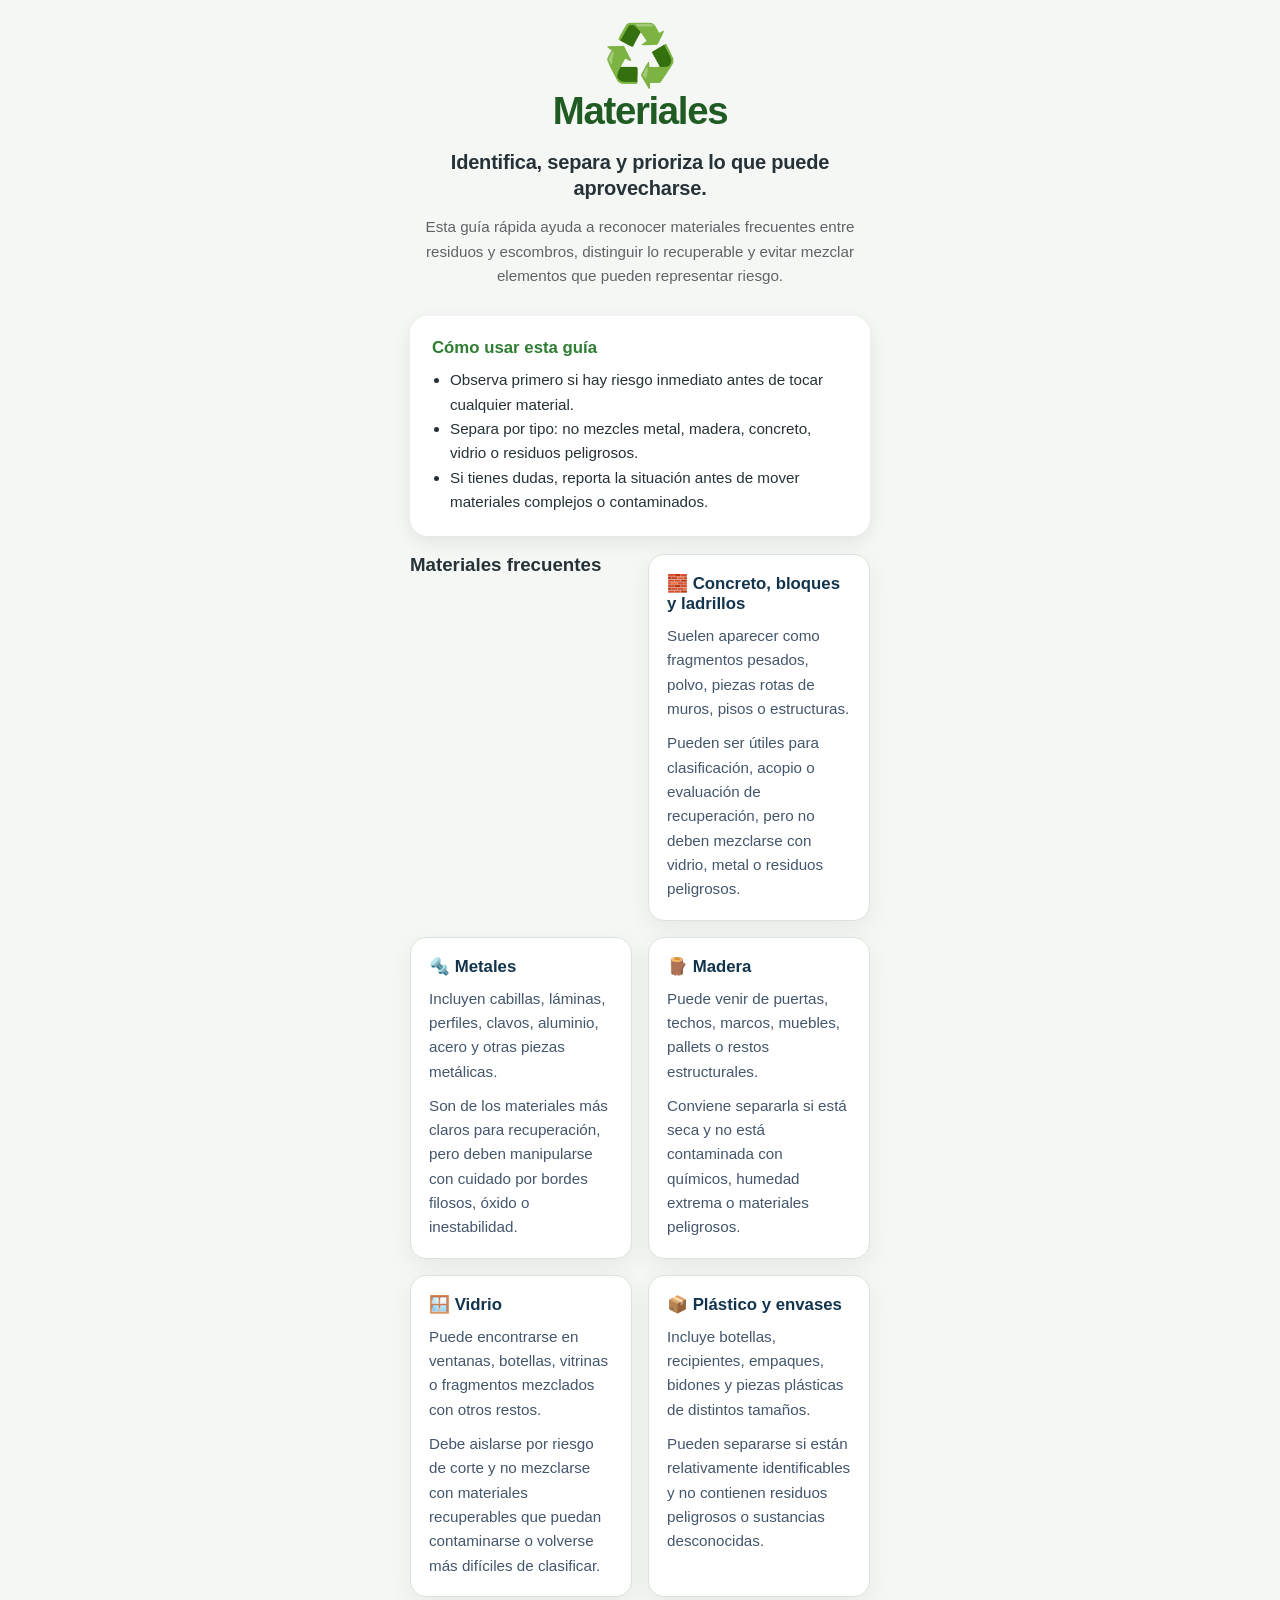
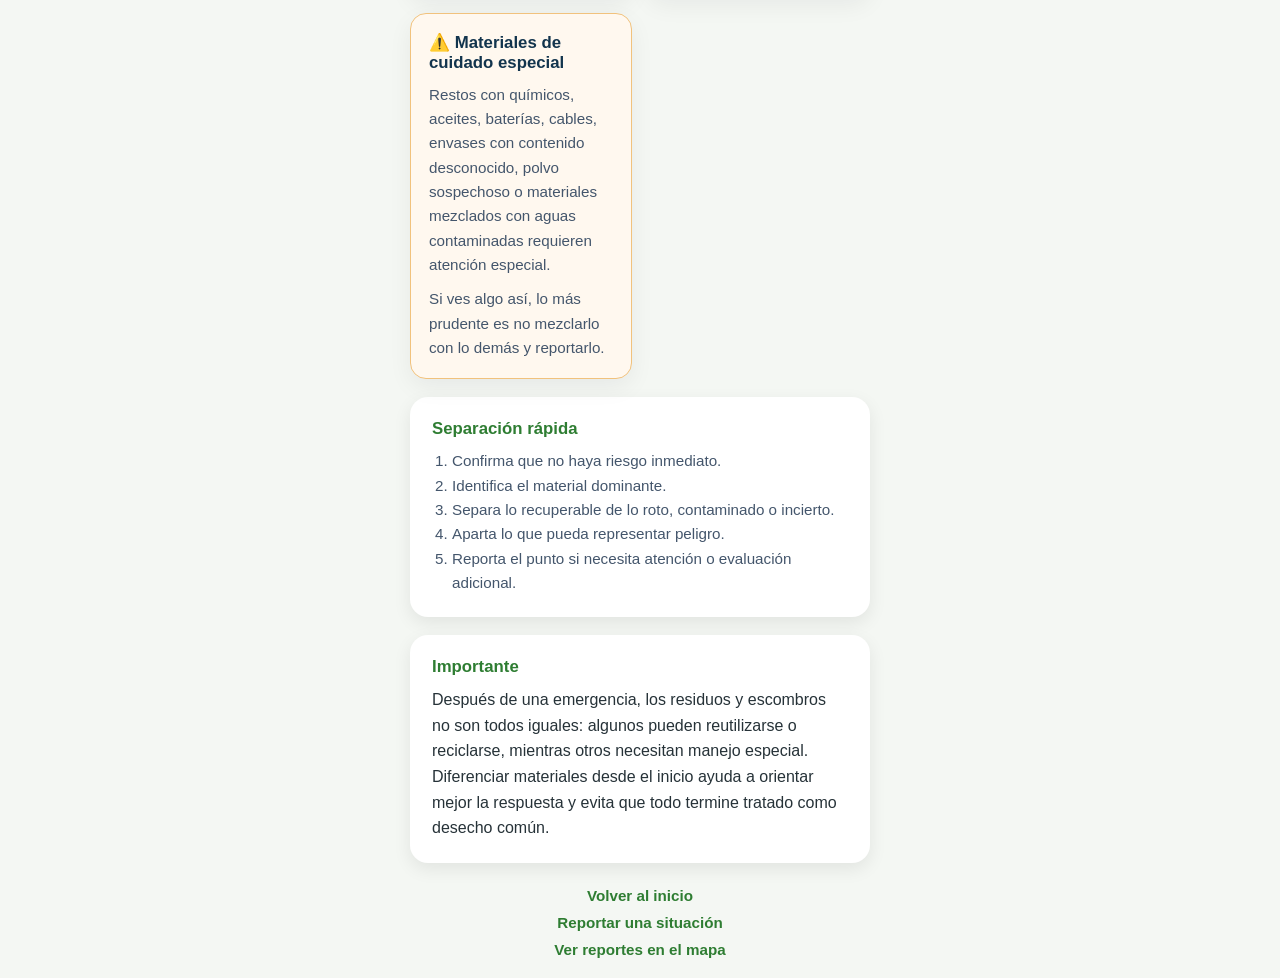
==== materiales.html @ fca45423 "feat: primera versión pública de Reicicla MVP" ====
<!DOCTYPE html>
<html lang="es">
<head>
  <meta charset="UTF-8">
  <meta name="viewport" content="width=device-width, initial-scale=1.0">
  <title>Reicicla | Materiales</title>
  <link rel="stylesheet" href="style.css">
</head>

<body>
  <main class="page">
    <div class="container">
      <header class="site-header">
        <div class="logo" aria-hidden="true">♻️</div>
        <h1>Materiales</h1>
      </header>

      <section class="hero" aria-labelledby="materiales-title">
        <h2 id="materiales-title">Identifica, separa y prioriza lo que puede aprovecharse.</h2>
        <p>
          Esta guía rápida ayuda a reconocer materiales frecuentes entre residuos y escombros, distinguir lo recuperable y evitar mezclar elementos que pueden representar riesgo.
        </p>
      </section>

      <section class="info-box" aria-labelledby="como-usar-title">
        <h3 id="como-usar-title">Cómo usar esta guía</h3>
        <ul>
          <li>Observa primero si hay riesgo inmediato antes de tocar cualquier material.</li>
          <li>Separa por tipo: no mezcles metal, madera, concreto, vidrio o residuos peligrosos.</li>
          <li>Si tienes dudas, reporta la situación antes de mover materiales complejos o contaminados.</li>
        </ul>
      </section>

      <section class="materials-grid" aria-labelledby="tipos-title">
        <h3 id="tipos-title">Materiales frecuentes</h3>

        <div class="material-card">
          <h4>🧱 Concreto, bloques y ladrillos</h4>
          <p>
            Suelen aparecer como fragmentos pesados, polvo, piezas rotas de muros, pisos o estructuras.
          </p>
          <p>
            Pueden ser útiles para clasificación, acopio o evaluación de recuperación, pero no deben mezclarse con vidrio, metal o residuos peligrosos.
          </p>
        </div>

        <div class="material-card">
          <h4>🔩 Metales</h4>
          <p>
            Incluyen cabillas, láminas, perfiles, clavos, aluminio, acero y otras piezas metálicas.
          </p>
          <p>
            Son de los materiales más claros para recuperación, pero deben manipularse con cuidado por bordes filosos, óxido o inestabilidad.
          </p>
        </div>

        <div class="material-card">
          <h4>🪵 Madera</h4>
          <p>
            Puede venir de puertas, techos, marcos, muebles, pallets o restos estructurales.
          </p>
          <p>
            Conviene separarla si está seca y no está contaminada con químicos, humedad extrema o materiales peligrosos.
          </p>
        </div>

        <div class="material-card">
          <h4>🪟 Vidrio</h4>
          <p>
            Puede encontrarse en ventanas, botellas, vitrinas o fragmentos mezclados con otros restos.
          </p>
          <p>
            Debe aislarse por riesgo de corte y no mezclarse con materiales recuperables que puedan contaminarse o volverse más difíciles de clasificar.
          </p>
        </div>

        <div class="material-card">
          <h4>📦 Plástico y envases</h4>
          <p>
            Incluye botellas, recipientes, empaques, bidones y piezas plásticas de distintos tamaños.
          </p>
          <p>
            Pueden separarse si están relativamente identificables y no contienen residuos peligrosos o sustancias desconocidas.
          </p>
        </div>

        <div class="material-card material-card-alert">
          <h4>⚠️ Materiales de cuidado especial</h4>
          <p>
            Restos con químicos, aceites, baterías, cables, envases con contenido desconocido, polvo sospechoso o materiales mezclados con aguas contaminadas requieren atención especial.
          </p>
          <p>
            Si ves algo así, lo más prudente es no mezclarlo con lo demás y reportarlo.
          </p>
        </div>
      </section>

      <section class="checklist-box" aria-labelledby="separacion-title">
        <h3 id="separacion-title">Separación rápida</h3>
        <ol>
          <li>Confirma que no haya riesgo inmediato.</li>
          <li>Identifica el material dominante.</li>
          <li>Separa lo recuperable de lo roto, contaminado o incierto.</li>
          <li>Aparta lo que pueda representar peligro.</li>
          <li>Reporta el punto si necesita atención o evaluación adicional.</li>
        </ol>
      </section>

      <section class="info-box" aria-labelledby="nota-title">
        <h3 id="nota-title">Importante</h3>
        <p>
          Después de una emergencia, los residuos y escombros no son todos iguales: algunos pueden reutilizarse o reciclarse, mientras otros necesitan manejo especial. Diferenciar materiales desde el inicio ayuda a orientar mejor la respuesta y evita que todo termine tratado como desecho común.
        </p>
      </section>

      <nav class="page-links" aria-label="Navegación secundaria">
        <a class="secondary-link" href="index.html">Volver al inicio</a>
        <a class="secondary-link" href="reportar.html">Reportar una situación</a>
        <a class="secondary-link" href="reportes.html">Ver reportes en el mapa</a>
      </nav>
    </div>
  </main>
</body>
</html>
---- style.css ----
* {
  margin: 0;
  padding: 0;
  box-sizing: border-box;
}

:root {
  --bg: #f4f7f3;
  --surface: #ffffff;
  --surface-soft: #f9fcf8;
  --text: #263238;
  --muted: #5f6368;
  --muted-light: #777777;
  --primary: #2e7d32;
  --primary-dark: #1f5b23;
  --primary-soft: #81c784;
  --border: #dbe4da;
  --shadow: 0 6px 18px rgba(0, 0, 0, 0.08);
  --radius: 18px;
}

html {
  font-size: 16px;
}

body {
  font-family: -apple-system, BlinkMacSystemFont, "Segoe UI", Roboto, sans-serif;
  background: var(--bg);
  color: var(--text);
  min-height: 100vh;
}

.page {
  min-height: 100vh;
  display: flex;
  justify-content: center;
  align-items: center;
  padding: 20px;
}

.container {
  width: 100%;
  max-width: 420px;
}

.container-wide {
  max-width: 860px;
}

.site-header {
  text-align: center;
  margin-bottom: 18px;
}

.brand-logo {
  display: block;
  width: min(100%, 320px);
  height: auto;
  margin: 0 auto 2px;
}

.logo {
  font-size: 60px;
  margin-bottom: 0,5px;
}

h1 {
  font-size: clamp(1.9rem, 1.7rem + 0.9vw, 2.4rem);
  font-weight: 600;
  line-height: 1.05;
  letter-spacing: -0.035em;
  color: var(--primary-dark);
  text-align: center;
  margin: 0 0 6px;
}


.sr-only {
  position: absolute;
  width: 1px;
  height: 1px;
  margin: -1px;
  padding: 0;
  overflow: hidden;
  clip: rect(0, 0, 0, 0);
  clip-path: inset(50%);
  white-space: nowrap;
  border: 0;
}

.site-subtitle {
  margin-top: 2px;
  color: var(--muted);
  font-size: 0.96rem;
  line-height: 1.6;
}

.page-header {
  text-align: center;
  margin-bottom: 20px;
}

.page-subtitle {
  margin-top: 4px;
  color: var(--muted);
  font-size: 0.98rem;
  line-height: 1.55;
  text-align: center;
}

.hero {
  text-align: center;
  margin-bottom: 28px;
}
section.hero > h2 {
  font-family: -apple-system, BlinkMacSystemFont, "Segoe UI", Roboto, sans-serif;
  font-size: 1.25rem;
  line-height: 1.3;
  margin-bottom: 14px;
  font-weight: 600;
  letter-spacing: -0.01em;
  color: var(--text);
}
.hero h2 {
  font-size: 1.10rem;
  line-height: 1.3;
  margin-bottom: 14px;
}

.hero p {
  color: var(--muted);
  line-height: 1.6;
  font-size: 0.95rem;
}

.quick-nav {
  display: flex;
  justify-content: center;
  flex-wrap: wrap;
  gap: 10px;
  margin-top: 22px;
  margin-bottom: 22px;
}

.quick-link {
  display: inline-flex;
  align-items: center;
  justify-content: center;
  min-height: 40px;
  padding: 10px 14px;
  border-radius: 999px;
  text-decoration: none;
  color: var(--primary);
  background: rgba(46, 125, 50, 0.08);
  font-size: 0.92rem;
  font-weight: 600;
  transition: background 0.2s ease, color 0.2s ease, transform 0.2s ease;
}

.quick-link:hover {
  background: rgba(46, 125, 50, 0.14);
  transform: translateY(-1px);
}

.quick-link[aria-current="page"] {
  background: var(--primary);
  color: #ffffff;
}

.actions {
  display: grid;
  gap: 18px;
}

.card {
  display: block;
  text-decoration: none;
  background: var(--surface);
  padding: 22px;
  border-radius: var(--radius);
  box-shadow: var(--shadow);
  border: 2px solid transparent;
  transition: transform 0.2s ease, border-color 0.2s ease, box-shadow 0.2s ease;
  color: inherit;
}

.card:hover {
  transform: translateY(-2px);
  border-color: var(--primary-soft);
  box-shadow: 0 10px 24px rgba(0, 0, 0, 0.10);
}

.card:focus-visible,
.secondary-link:focus-visible,
.quick-link:focus-visible {
  outline: 3px solid var(--primary);
  outline-offset: 3px;
}

.icon {
  font-size: 34px;
  margin-bottom: 12px;
}

.title {
  font-size: 1.15rem;
  font-weight: 700;
  color: var(--primary);
  margin-bottom: 8px;
}

.description {
  color: #616161;
  line-height: 1.5;
  font-size: 0.95rem;
}

.card-link-text {
  display: inline-block;
  margin-top: 14px;
  color: var(--primary-dark);
  font-size: 0.92rem;
  font-weight: 700;
}

.purpose-box,
.info-box,
.form-section,
.map-section,
.legend-box,
.checklist-box {
  background: var(--surface);
  border-radius: var(--radius);
  box-shadow: var(--shadow);
  padding: 22px;
  margin-top: 18px;
}

.purpose-box h3,
.info-box h3,
.form-section h3,
.map-header h3,
.legend-box h3,
.checklist-box h3 {
  color: var(--primary);
  font-size: 1.05rem;
  margin-bottom: 10px;
}

.purpose-box p,
.info-box p,
.form-helper,
.map-access p,
.footer,
.material-card p,
.checklist-box ol {
  line-height: 1.6;
}

.purpose-box p {
  color: var(--muted);
  font-size: 0.95rem;
}

.info-box ul {
  padding-left: 18px;
  color: var(--text);
  line-height: 1.6;
  font-size: 0.95rem;
}

.form-helper {
  color: var(--muted);
  font-size: 0.95rem;
  margin-bottom: 14px;
}

.form-embed-placeholder {
  border: 2px dashed var(--primary-soft);
  border-radius: 14px;
  padding: 20px;
  background: var(--surface-soft);
  text-align: center;
  color: var(--muted);
}

.tally-embed-wrapper {
  margin-top: 14px;
  border-radius: 14px;
  overflow: hidden;
  background: #ffffff;
}

.tally-embed-wrapper iframe {
  display: block;
  width: 100%;
  min-height: 520px;
}

.map-access {
  text-align: center;
  margin-top: 28px;
}

.secondary-link {
  color: var(--primary);
  font-weight: 600;
  text-decoration: none;
  font-size: 0.95rem;
}

.secondary-link:hover {
  text-decoration: underline;
}

.strong-link {
  display: inline-block;
  font-size: 1rem;
}

.map-access p {
  margin-top: 8px;
  color: var(--muted-light);
  font-size: 0.85rem;
}

.page-links {
  margin-top: 24px;
  display: flex;
  flex-direction: column;
  gap: 10px;
  align-items: center;
}

.page-links .secondary-link {
  display: inline-block;
}

.footer {
  margin-top: 35px;
  text-align: center;
  font-size: 0.8rem;
  color: #8b8b8b;
}

.footer p + p {
  margin-top: 12px;
}

.map-header {
  display: flex;
  justify-content: space-between;
  align-items: center;
  gap: 12px;
  flex-wrap: wrap;
  margin-bottom: 16px;
}

.map-canvas {
  width: 100%;
  height: 460px;
  border-radius: 14px;
  overflow: hidden;
  background: #dfe8dc;
}

.legend-list {
  display: flex;
  flex-wrap: wrap;
  gap: 12px;
  margin-top: 12px;
}

.legend-item {
  display: inline-flex;
  align-items: center;
  gap: 8px;
  color: var(--muted);
  font-size: 0.92rem;
}

.legend-dot {
  width: 12px;
  height: 12px;
  border-radius: 50%;
  background: var(--primary);
}

.materials-grid {
  display: grid;
  gap: 16px;
  margin-top: 18px;
}

.material-card {
  background: var(--surface);
  border: 1px solid var(--border);
  border-radius: 16px;
  padding: 18px;
  box-shadow: 0 8px 24px rgba(15, 23, 42, 0.06);
}

.material-card h4 {
  margin: 0 0 10px;
  font-size: 1.05rem;
  color: #12344d;
}

.material-card p {
  margin: 0 0 10px;
  color: #44566c;
  font-size: 0.95rem;
}

.material-card p:last-child {
  margin-bottom: 0;
}

.material-card-alert {
  border-color: #f1c27d;
  background: #fff8ef;
}

.checklist-box ol {
  margin: 0;
  padding-left: 20px;
  color: #44566c;
  font-size: 0.95rem;
}

@media (max-width: 640px) {
  .map-canvas {
    height: 380px;
  }
}

@media (min-width: 768px) {
  .container {
    max-width: 460px;
  }

  .hero h2 {
    font-size: 1.6rem;
  }

  .materials-grid {
    grid-template-columns: repeat(2, minmax(0, 1fr));
  }
}
.map-status {
  margin-top: 0.75rem;
  color: #4b5563;
  font-size: 0.95rem;
}

.map-status {
  margin: 0 0 0.5rem;
  font-size: 0.8125rem; /* 13px */
  line-height: 1.35;
  color: #6b7280;
}

.map-note {
  margin: 0.65rem 0 0;
  font-size: 0.8125rem; /* 13px */
  line-height: 1.45;
  color: #7a7a7a;
  max-width: 52ch;
}
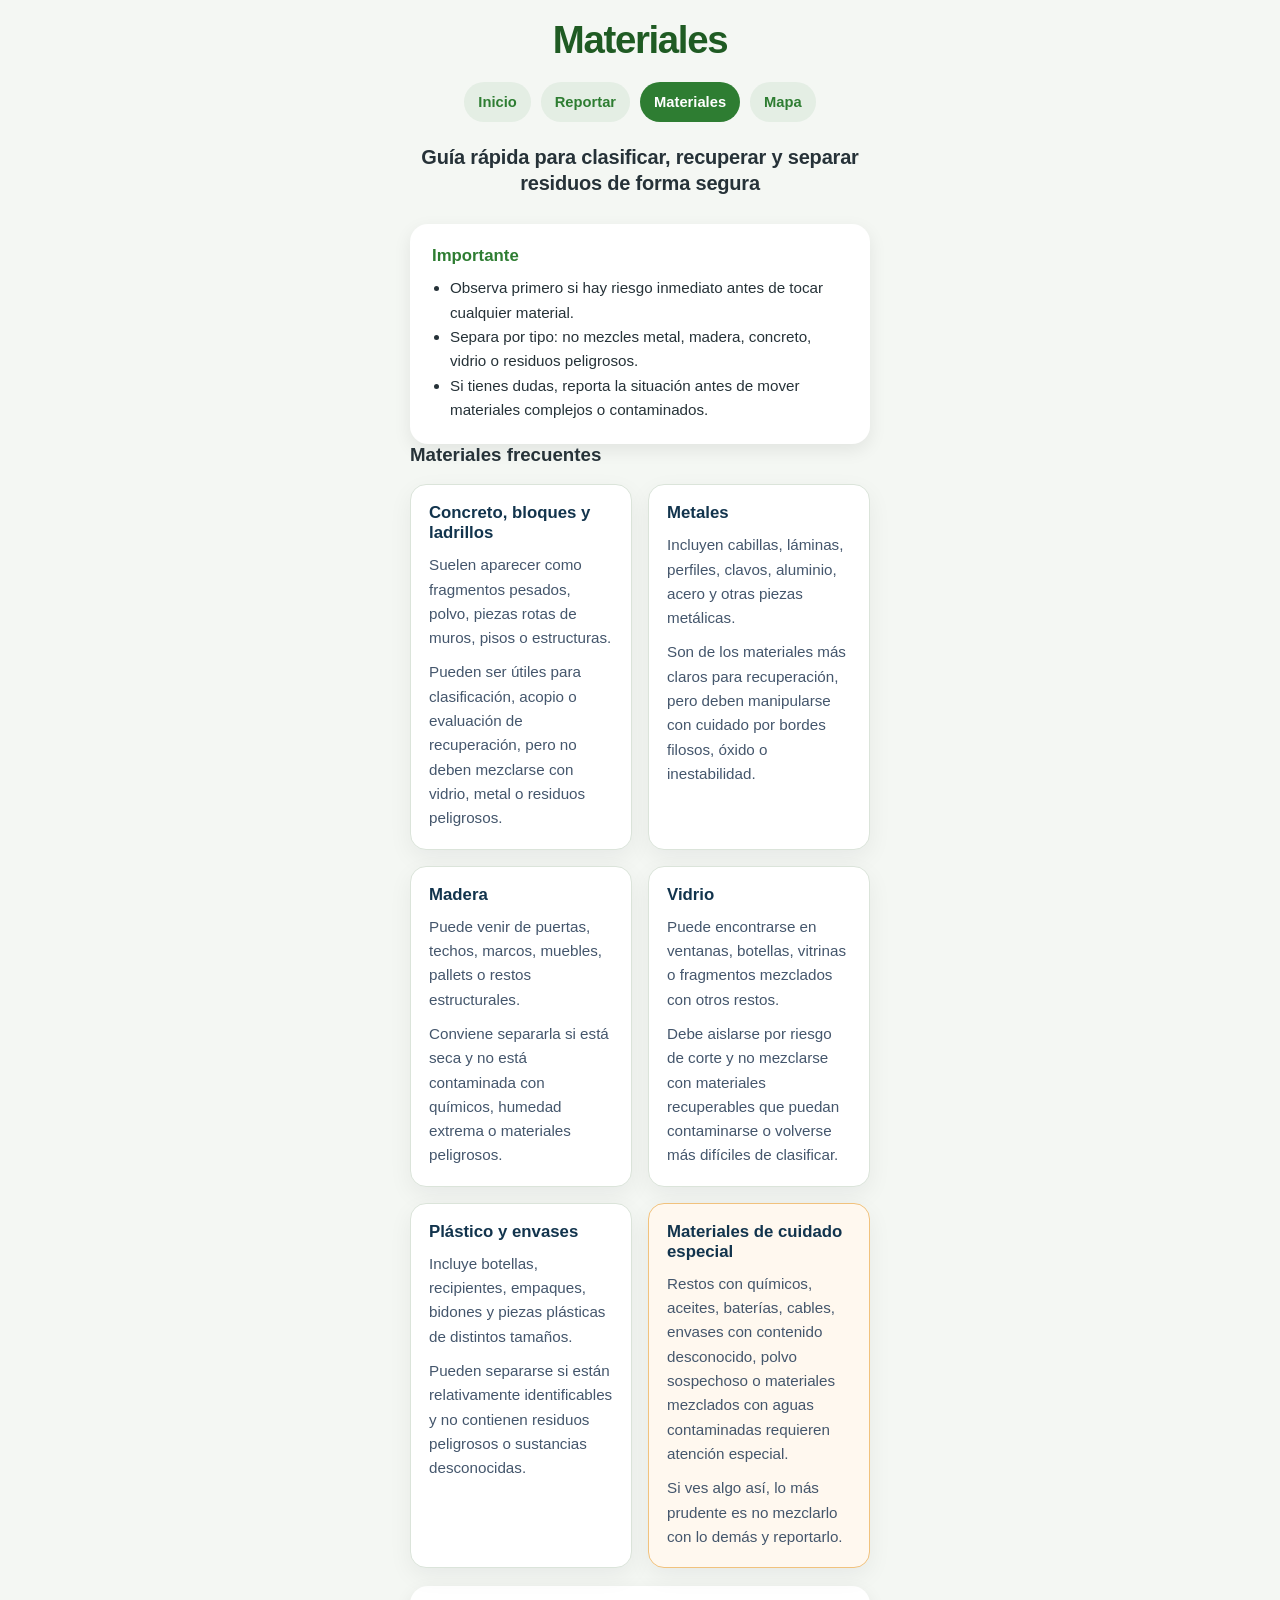
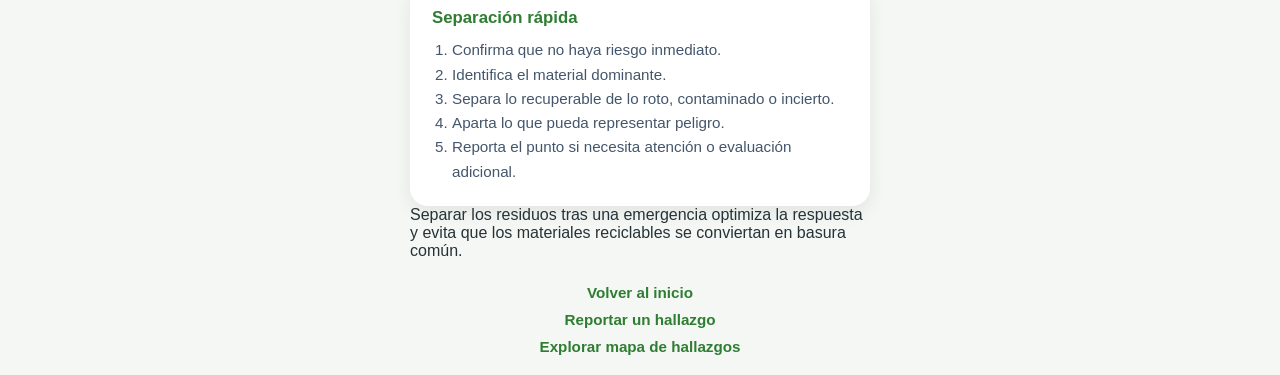
==== commit cdab985f: "Update materiales.html Se eliminaron los emojis y se mejoro la visibilidad ademas de incorporar la p" ====
--- a/materiales.html
+++ b/materiales.html
@@ -11,19 +11,24 @@
   <main class="page">
     <div class="container">
       <header class="site-header">
-        <div class="logo" aria-hidden="true">♻️</div>
         <h1>Materiales</h1>
       </header>
 
+      <nav class="quick-nav" aria-label="Navegación principal">
+        <a class="quick-link" href="index.html">Inicio</a>
+        <a class="quick-link" href="reportar.html">Reportar</a>
+        <a class="quick-link" href="materiales.html" aria-current="page">Materiales</a>
+        <a class="quick-link" href="reportes.html">Mapa</a>
+      </nav>
+
       <section class="hero" aria-labelledby="materiales-title">
-        <h2 id="materiales-title">Identifica, separa y prioriza lo que puede aprovecharse.</h2>
-        <p>
-          Esta guía rápida ayuda a reconocer materiales frecuentes entre residuos y escombros, distinguir lo recuperable y evitar mezclar elementos que pueden representar riesgo.
-        </p>
+        <h2>
+          Guía rápida para clasificar, recuperar y separar residuos de forma segura
+        </h2>
       </section>
 
       <section class="info-box" aria-labelledby="como-usar-title">
-        <h3 id="como-usar-title">Cómo usar esta guía</h3>
+        <h3 id="como-usar-title">Importante</h3>
         <ul>
           <li>Observa primero si hay riesgo inmediato antes de tocar cualquier material.</li>
           <li>Separa por tipo: no mezcles metal, madera, concreto, vidrio o residuos peligrosos.</li>
@@ -31,67 +36,69 @@
         </ul>
       </section>
 
-      <section class="materials-grid" aria-labelledby="tipos-title">
-        <h3 id="tipos-title">Materiales frecuentes</h3>
+      <section aria-labelledby="tipos-title">
+        <h3 id="tipos-title" class="section-title">Materiales frecuentes</h3>
 
-        <div class="material-card">
-          <h4>🧱 Concreto, bloques y ladrillos</h4>
-          <p>
-            Suelen aparecer como fragmentos pesados, polvo, piezas rotas de muros, pisos o estructuras.
-          </p>
-          <p>
-            Pueden ser útiles para clasificación, acopio o evaluación de recuperación, pero no deben mezclarse con vidrio, metal o residuos peligrosos.
-          </p>
-        </div>
+        <div class="materials-grid">
+          <div class="material-card">
+            <h4>Concreto, bloques y ladrillos</h4>
+            <p>
+              Suelen aparecer como fragmentos pesados, polvo, piezas rotas de muros, pisos o estructuras.
+            </p>
+            <p>
+              Pueden ser útiles para clasificación, acopio o evaluación de recuperación, pero no deben mezclarse con vidrio, metal o residuos peligrosos.
+            </p>
+          </div>
 
-        <div class="material-card">
-          <h4>🔩 Metales</h4>
-          <p>
-            Incluyen cabillas, láminas, perfiles, clavos, aluminio, acero y otras piezas metálicas.
-          </p>
-          <p>
-            Son de los materiales más claros para recuperación, pero deben manipularse con cuidado por bordes filosos, óxido o inestabilidad.
-          </p>
-        </div>
+          <div class="material-card">
+            <h4>Metales</h4>
+            <p>
+              Incluyen cabillas, láminas, perfiles, clavos, aluminio, acero y otras piezas metálicas.
+            </p>
+            <p>
+              Son de los materiales más claros para recuperación, pero deben manipularse con cuidado por bordes filosos, óxido o inestabilidad.
+            </p>
+          </div>
 
-        <div class="material-card">
-          <h4>🪵 Madera</h4>
-          <p>
-            Puede venir de puertas, techos, marcos, muebles, pallets o restos estructurales.
-          </p>
-          <p>
-            Conviene separarla si está seca y no está contaminada con químicos, humedad extrema o materiales peligrosos.
-          </p>
-        </div>
+          <div class="material-card">
+            <h4>Madera</h4>
+            <p>
+              Puede venir de puertas, techos, marcos, muebles, pallets o restos estructurales.
+            </p>
+            <p>
+              Conviene separarla si está seca y no está contaminada con químicos, humedad extrema o materiales peligrosos.
+            </p>
+          </div>
 
-        <div class="material-card">
-          <h4>🪟 Vidrio</h4>
-          <p>
-            Puede encontrarse en ventanas, botellas, vitrinas o fragmentos mezclados con otros restos.
-          </p>
-          <p>
-            Debe aislarse por riesgo de corte y no mezclarse con materiales recuperables que puedan contaminarse o volverse más difíciles de clasificar.
-          </p>
-        </div>
+          <div class="material-card">
+            <h4>Vidrio</h4>
+            <p>
+              Puede encontrarse en ventanas, botellas, vitrinas o fragmentos mezclados con otros restos.
+            </p>
+            <p>
+              Debe aislarse por riesgo de corte y no mezclarse con materiales recuperables que puedan contaminarse o volverse más difíciles de clasificar.
+            </p>
+          </div>
 
-        <div class="material-card">
-          <h4>📦 Plástico y envases</h4>
-          <p>
-            Incluye botellas, recipientes, empaques, bidones y piezas plásticas de distintos tamaños.
-          </p>
-          <p>
-            Pueden separarse si están relativamente identificables y no contienen residuos peligrosos o sustancias desconocidas.
-          </p>
-        </div>
+          <div class="material-card">
+            <h4>Plástico y envases</h4>
+            <p>
+              Incluye botellas, recipientes, empaques, bidones y piezas plásticas de distintos tamaños.
+            </p>
+            <p>
+              Pueden separarse si están relativamente identificables y no contienen residuos peligrosos o sustancias desconocidas.
+            </p>
+          </div>
 
-        <div class="material-card material-card-alert">
-          <h4>⚠️ Materiales de cuidado especial</h4>
-          <p>
-            Restos con químicos, aceites, baterías, cables, envases con contenido desconocido, polvo sospechoso o materiales mezclados con aguas contaminadas requieren atención especial.
-          </p>
-          <p>
-            Si ves algo así, lo más prudente es no mezclarlo con lo demás y reportarlo.
-          </p>
+          <div class="material-card material-card-alert">
+            <h4>Materiales de cuidado especial</h4>
+            <p>
+              Restos con químicos, aceites, baterías, cables, envases con contenido desconocido, polvo sospechoso o materiales mezclados con aguas contaminadas requieren atención especial.
+            </p>
+            <p>
+              Si ves algo así, lo más prudente es no mezclarlo con lo demás y reportarlo.
+            </p>
+          </div>
         </div>
       </section>
 
@@ -106,19 +113,18 @@
         </ol>
       </section>
 
-      <section class="info-box" aria-labelledby="nota-title">
-        <h3 id="nota-title">Importante</h3>
+      <section class="info-note" aria-labelledby="nota-title">
         <p>
-          Después de una emergencia, los residuos y escombros no son todos iguales: algunos pueden reutilizarse o reciclarse, mientras otros necesitan manejo especial. Diferenciar materiales desde el inicio ayuda a orientar mejor la respuesta y evita que todo termine tratado como desecho común.
+          Separar los residuos tras una emergencia optimiza la respuesta y evita que los materiales reciclables se conviertan en basura común.
         </p>
       </section>
 
       <nav class="page-links" aria-label="Navegación secundaria">
         <a class="secondary-link" href="index.html">Volver al inicio</a>
-        <a class="secondary-link" href="reportar.html">Reportar una situación</a>
-        <a class="secondary-link" href="reportes.html">Ver reportes en el mapa</a>
+        <a class="secondary-link" href="reportar.html">Reportar un hallazgo</a>
+        <a class="secondary-link" href="reportes.html">Explorar mapa de hallazgos</a>
       </nav>
     </div>
   </main>
 </body>
-</html>+</html>
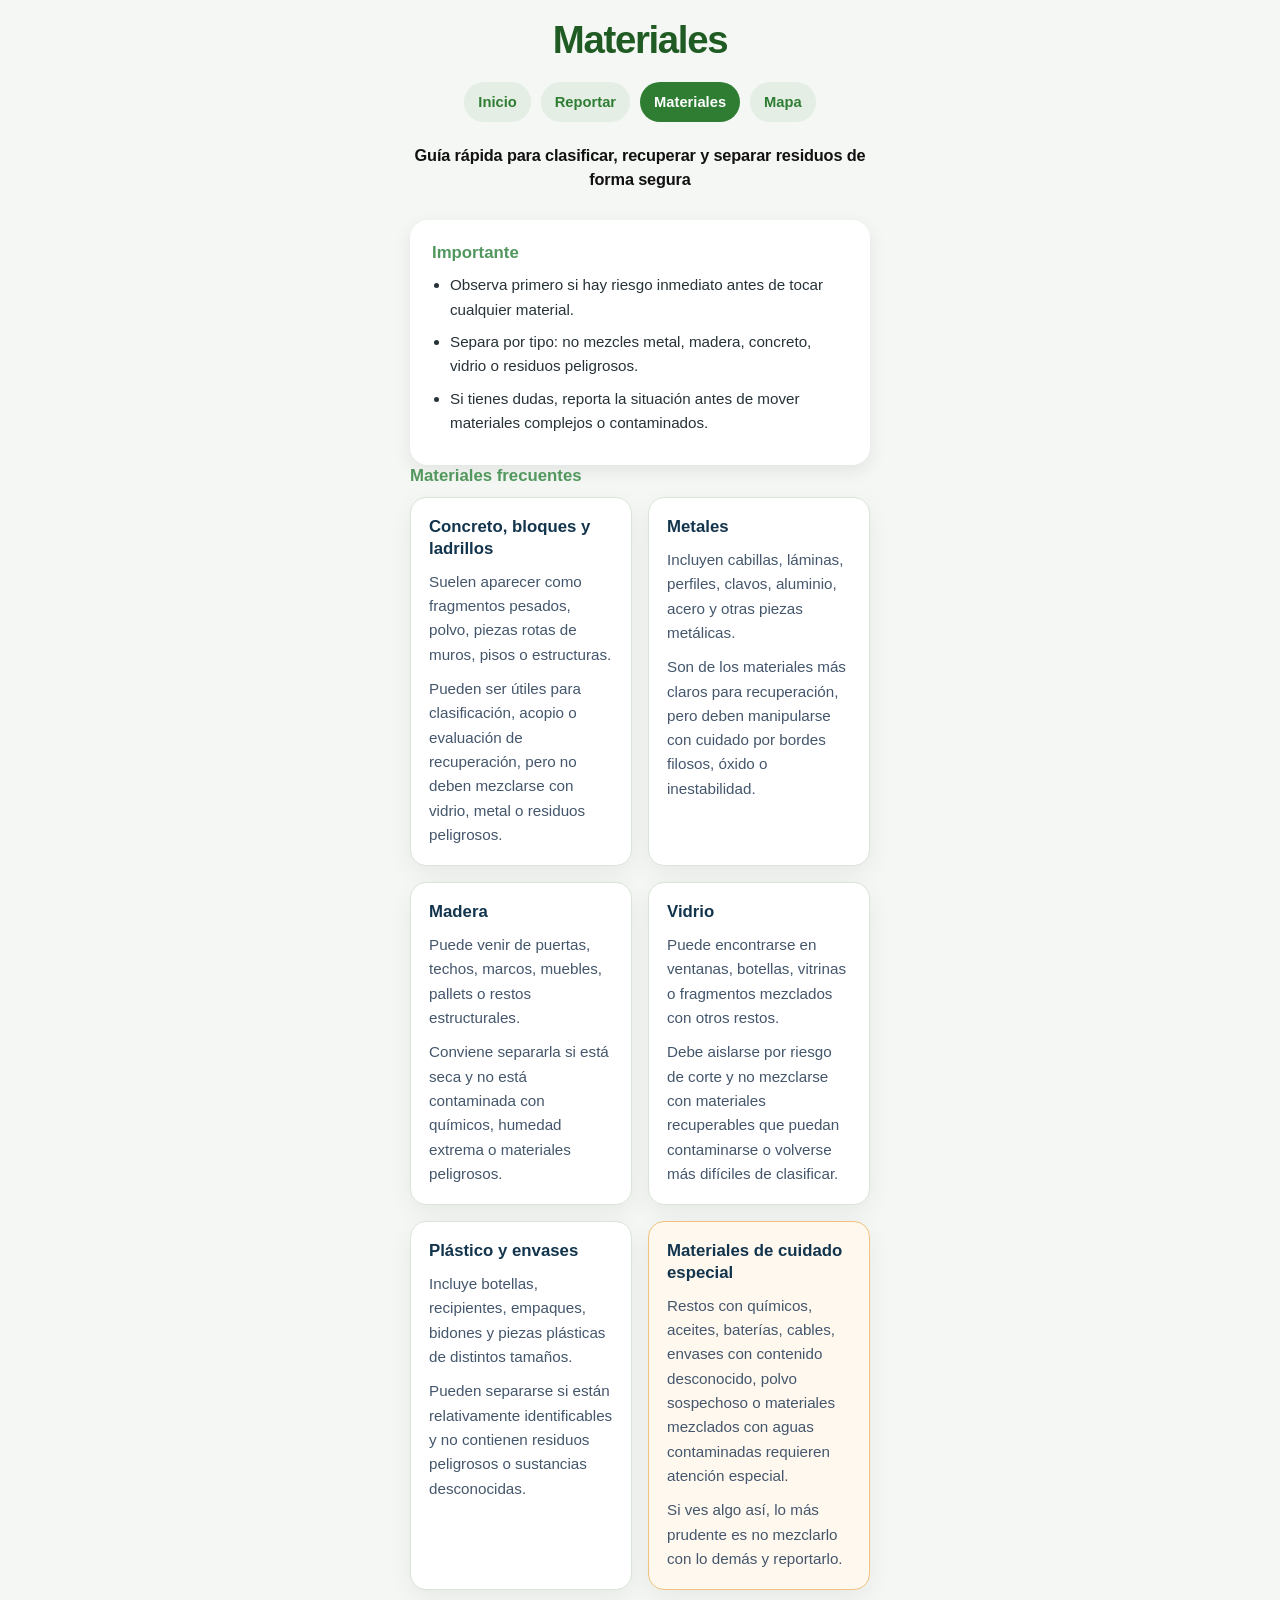
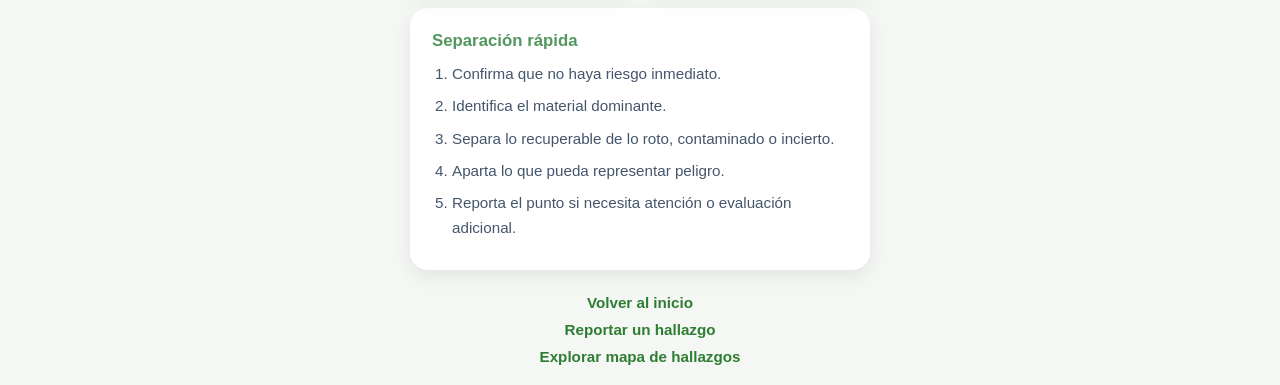
==== commit 53caa756: "Update materiales.html quite la ultima seccion porque era inncesaria" ====
--- a/materiales.html
+++ b/materiales.html
@@ -113,11 +113,6 @@
         </ol>
       </section>
 
-      <section class="info-note" aria-labelledby="nota-title">
-        <p>
-          Separar los residuos tras una emergencia optimiza la respuesta y evita que los materiales reciclables se conviertan en basura común.
-        </p>
-      </section>
 
       <nav class="page-links" aria-label="Navegación secundaria">
         <a class="secondary-link" href="index.html">Volver al inicio</a>
--- a/style.css
+++ b/style.css
@@ -59,11 +59,6 @@
   margin: 0 auto 2px;
 }
 
-.logo {
-  font-size: 60px;
-  margin-bottom: 0,5px;
-}
-
 h1 {
   font-size: clamp(1.9rem, 1.7rem + 0.9vw, 2.4rem);
   font-weight: 600;
@@ -73,7 +68,6 @@
   text-align: center;
   margin: 0 0 6px;
 }
-
 
 .sr-only {
   position: absolute;
@@ -112,25 +106,22 @@
   text-align: center;
   margin-bottom: 28px;
 }
-section.hero > h2 {
+
+section.hero > h2,
+.hero h2 {
   font-family: -apple-system, BlinkMacSystemFont, "Segoe UI", Roboto, sans-serif;
-  font-size: 1.25rem;
-  line-height: 1.3;
-  margin-bottom: 14px;
+  font-size: 1.02rem;
+  line-height: 1.45;
+  margin-bottom: 12px;
   font-weight: 600;
   letter-spacing: -0.01em;
-  color: var(--text);
-}
-.hero h2 {
-  font-size: 1.10rem;
-  line-height: 1.3;
-  margin-bottom: 14px;
+  color: #111111;
 }
 
 .hero p {
   color: var(--muted);
-  line-height: 1.6;
-  font-size: 0.95rem;
+  line-height: 1.65;
+  font-size: 0.94rem;
 }
 
 .quick-nav {
@@ -197,11 +188,6 @@
   outline-offset: 3px;
 }
 
-.icon {
-  font-size: 34px;
-  margin-bottom: 12px;
-}
-
 .title {
   font-size: 1.15rem;
   font-weight: 700;
@@ -223,7 +209,14 @@
   font-weight: 700;
 }
 
-.purpose-box,
+.purpose-box {
+  margin-top: 18px;
+  padding: 0;
+  background: transparent;
+  border: none;
+  box-shadow: none;
+}
+
 .info-box,
 .form-section,
 .map-section,
@@ -241,10 +234,13 @@
 .form-section h3,
 .map-header h3,
 .legend-box h3,
-.checklist-box h3 {
-  color: var(--primary);
+.checklist-box h3,
+.section-title {
+  color: #51975e;
   font-size: 1.05rem;
   margin-bottom: 10px;
+  line-height: 1.3;
+  font-weight: 700;
 }
 
 .purpose-box p,
@@ -269,6 +265,10 @@
   font-size: 0.95rem;
 }
 
+.info-box li {
+  margin-bottom: 8px;
+}
+
 .form-helper {
   color: var(--muted);
   font-size: 0.95rem;
@@ -389,7 +389,6 @@
 .materials-grid {
   display: grid;
   gap: 16px;
-  margin-top: 18px;
 }
 
 .material-card {
@@ -404,6 +403,7 @@
   margin: 0 0 10px;
   font-size: 1.05rem;
   color: #12344d;
+  line-height: 1.3;
 }
 
 .material-card p {
@@ -428,6 +428,30 @@
   font-size: 0.95rem;
 }
 
+.checklist-box li {
+  margin-bottom: 8px;
+}
+
+.map-status {
+  margin: 0.75rem 0 1rem;
+  font-size: 0.95rem;
+  line-height: 1.5;
+  color: #4b5563;
+}
+
+.map-status.error {
+  color: #b42318;
+  font-weight: 600;
+}
+
+.map-note {
+  margin: 0.65rem 0 0;
+  font-size: 0.8125rem;
+  line-height: 1.45;
+  color: #7a7a7a;
+  max-width: 52ch;
+}
+
 @media (max-width: 640px) {
   .map-canvas {
     height: 380px;
@@ -440,30 +464,33 @@
   }
 
   .hero h2 {
-    font-size: 1.6rem;
+    font-size: 1.02rem;
   }
 
   .materials-grid {
     grid-template-columns: repeat(2, minmax(0, 1fr));
   }
-}
-.map-status {
-  margin-top: 0.75rem;
-  color: #4b5563;
-  font-size: 0.95rem;
-}
-
-.map-status {
-  margin: 0 0 0.5rem;
-  font-size: 0.8125rem; /* 13px */
-  line-height: 1.35;
-  color: #6b7280;
-}
-
-.map-note {
-  margin: 0.65rem 0 0;
-  font-size: 0.8125rem; /* 13px */
-  line-height: 1.45;
-  color: #7a7a7a;
-  max-width: 52ch;
-}+
+  .info-note {
+  margin-top: 18px;
+  padding: 0;
+  background: transparent;
+  border: none;
+  box-shadow: none;
+}
+
+.info-note h3 {
+  margin: 0 0 6px;
+  font-size: 0.98rem;
+  font-weight: 700;
+  color: #111111;
+  line-height: 1.3;
+}
+
+.info-note p {
+  margin: 0;
+  font-size: 0.9rem;
+  line-height: 1.6;
+  color: #555555;
+}
+}
